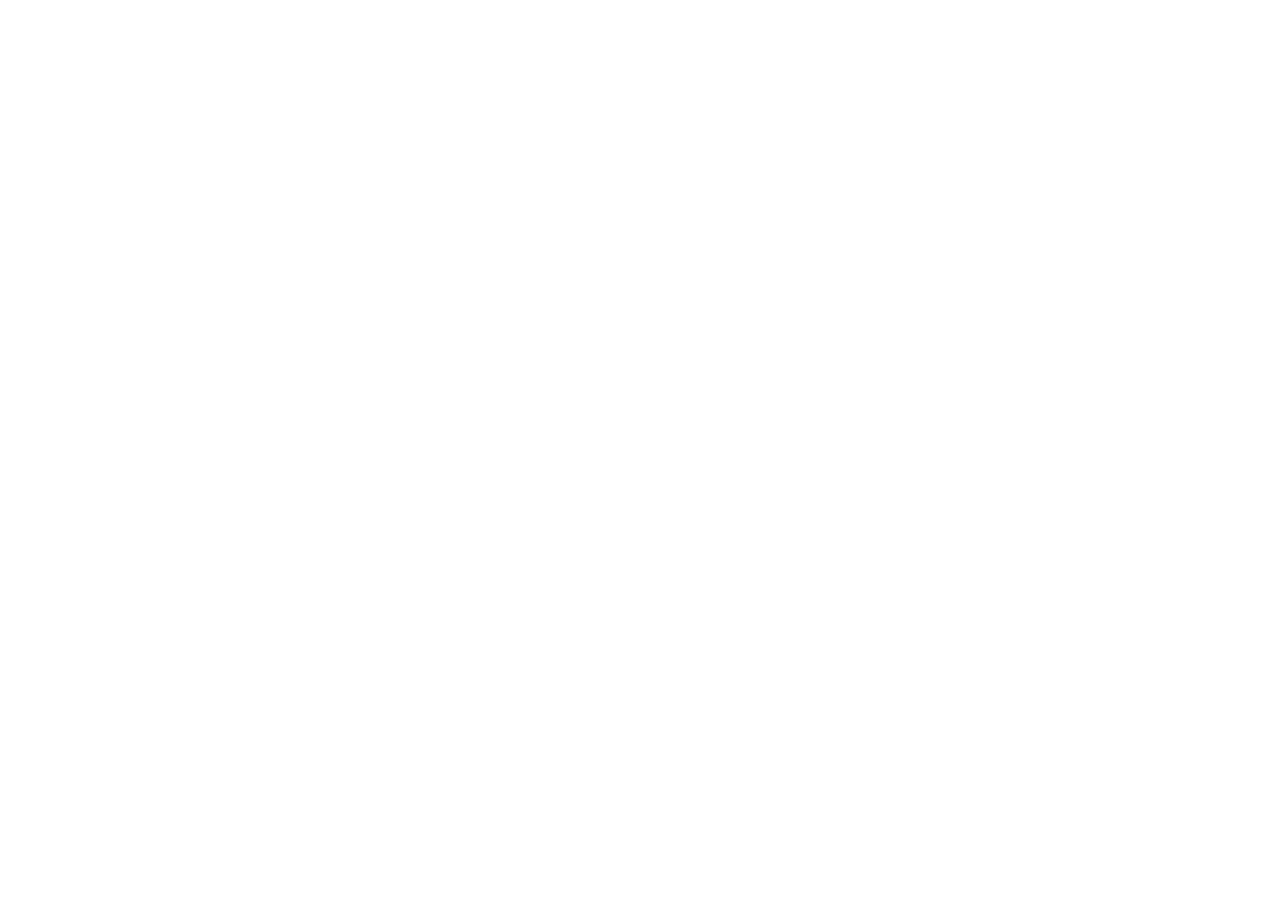
==== index.html @ 7c1305ea "first commit" ====
<!DOCTYPE html>
<html lang="en">

<head>
    <meta charset="UTF-8">
    <meta http-equiv="X-UA-Compatible" content="IE=edge">
    <meta name="viewport" content="width=device-width, initial-scale=1.0">
    <title>World cup</title>
</head>

<body>

</body>

</html>
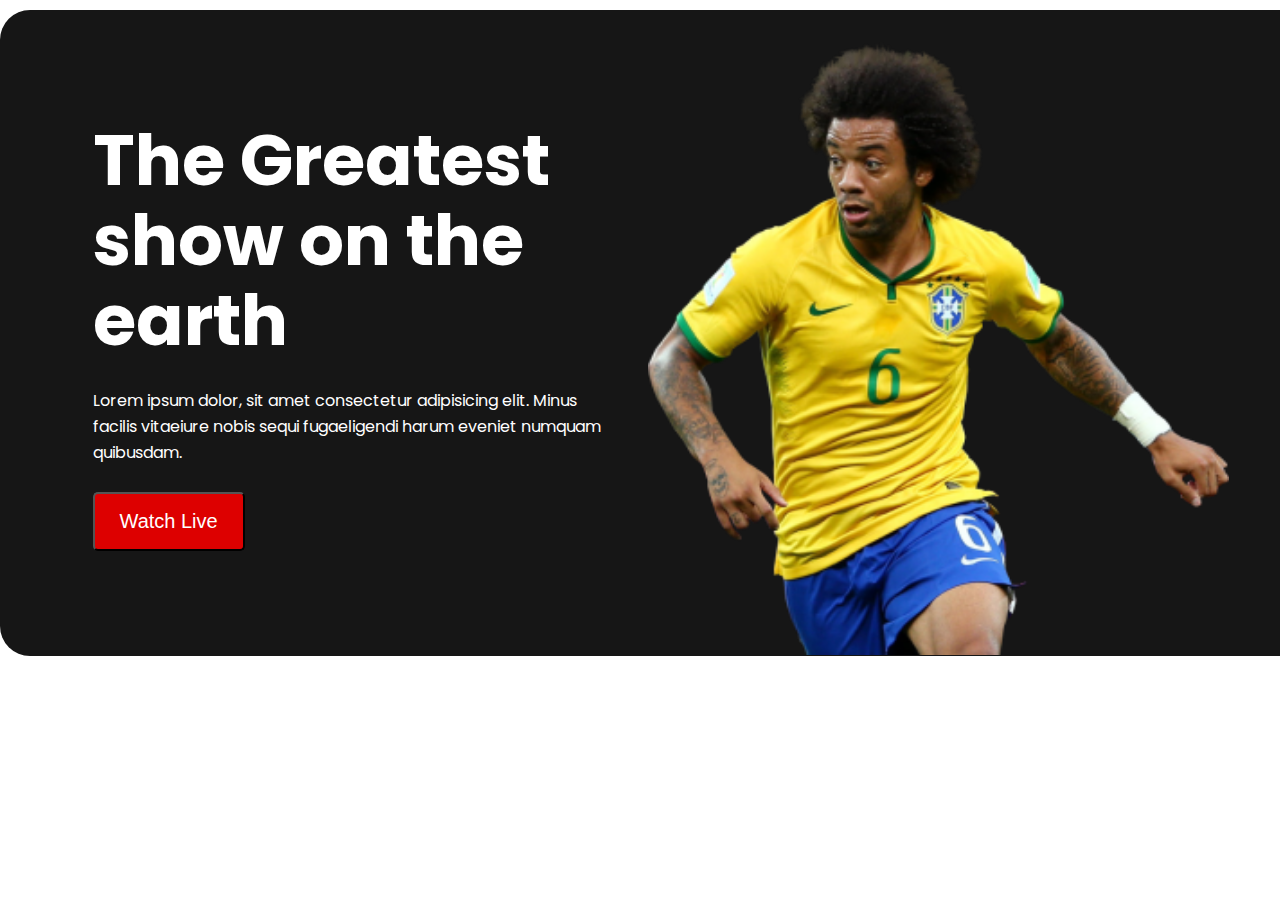
==== commit d3580cd0: "header styles added" ====
--- a/index.html
+++ b/index.html
@@ -6,10 +6,27 @@
     <meta http-equiv="X-UA-Compatible" content="IE=edge">
     <meta name="viewport" content="width=device-width, initial-scale=1.0">
     <title>World cup</title>
+    <!-- font awesome cdn -->
+    <link rel="stylesheet" href="https://cdnjs.cloudflare.com/ajax/libs/font-awesome/6.1.1/css/all.min.css"
+        integrity="sha512-KfkfwYDsLkIlwQp6LFnl8zNdLGxu9YAA1QvwINks4PhcElQSvqcyVLLD9aMhXd13uQjoXtEKNosOWaZqXgel0g=="
+        crossorigin="anonymous" referrerpolicy="no-referrer" />
+
+    <!-- stylesheet link -->
+    <link rel="stylesheet" href="styles/style.css">
 </head>
 
 <body>
-
+    <header>
+        <div class="header-text">
+            <h1 class="main-header-text">The Greatest show on the earth</h1>
+            <h5 class="sub-header-text">Lorem ipsum dolor, sit amet consectetur adipisicing elit. Minus facilis
+                vitaeiure nobis sequi fugaeligendi harum eveniet numquam quibusdam.</h5>
+            <button class="header-btn"><a href="#">Watch Live</a></button>
+        </div>
+        <div class="header-image">
+            <img src="images/Banner Image.png" alt="">
+        </div>
+    </header>
 </body>
 
 </html>--- a/styles/style.css
+++ b/styles/style.css
@@ -0,0 +1,68 @@
+/* Externel font-family link */
+@import url('https://fonts.googleapis.com/css2?family=Poppins:wght@400;700&display=swap');
+
+body {
+    margin: 0;
+    padding: 0;
+    font-family: 'Poppins', sans-serif;
+
+}
+
+/* Header section Style */
+header {
+    display: flex;
+    width: 1321px;
+    height: 646px;
+    background: #161616;
+    border-radius: 30px;
+    margin: auto;
+    justify-content: center;
+    align-items: center;
+    margin-top: 10px;
+}
+
+.header-text {
+
+    width: 531px;
+    height: 424px;
+    color: white;
+    margin-right: 24px;
+}
+
+.header-image {
+
+    position: relative;
+    top: 19px;
+}
+
+.header-image img {
+    width: 581px;
+    height: 613px;
+}
+
+.main-header-text {
+    font-weight: 700;
+    font-size: 70px;
+    line-height: 80px;
+    margin: 0 auto;
+}
+
+.sub-header-text {
+    font-weight: 400;
+    font-size: 16px;
+    line-height: 26px;
+}
+
+.header-btn {
+    padding: 16px 25px;
+    background: #DD0000;
+    border-radius: 5px;
+    font-weight: 400;
+    font-size: 20px;
+    line-height: 23px;
+}
+
+.header-btn a {
+    text-decoration: none;
+    color: #FFFFFF;
+}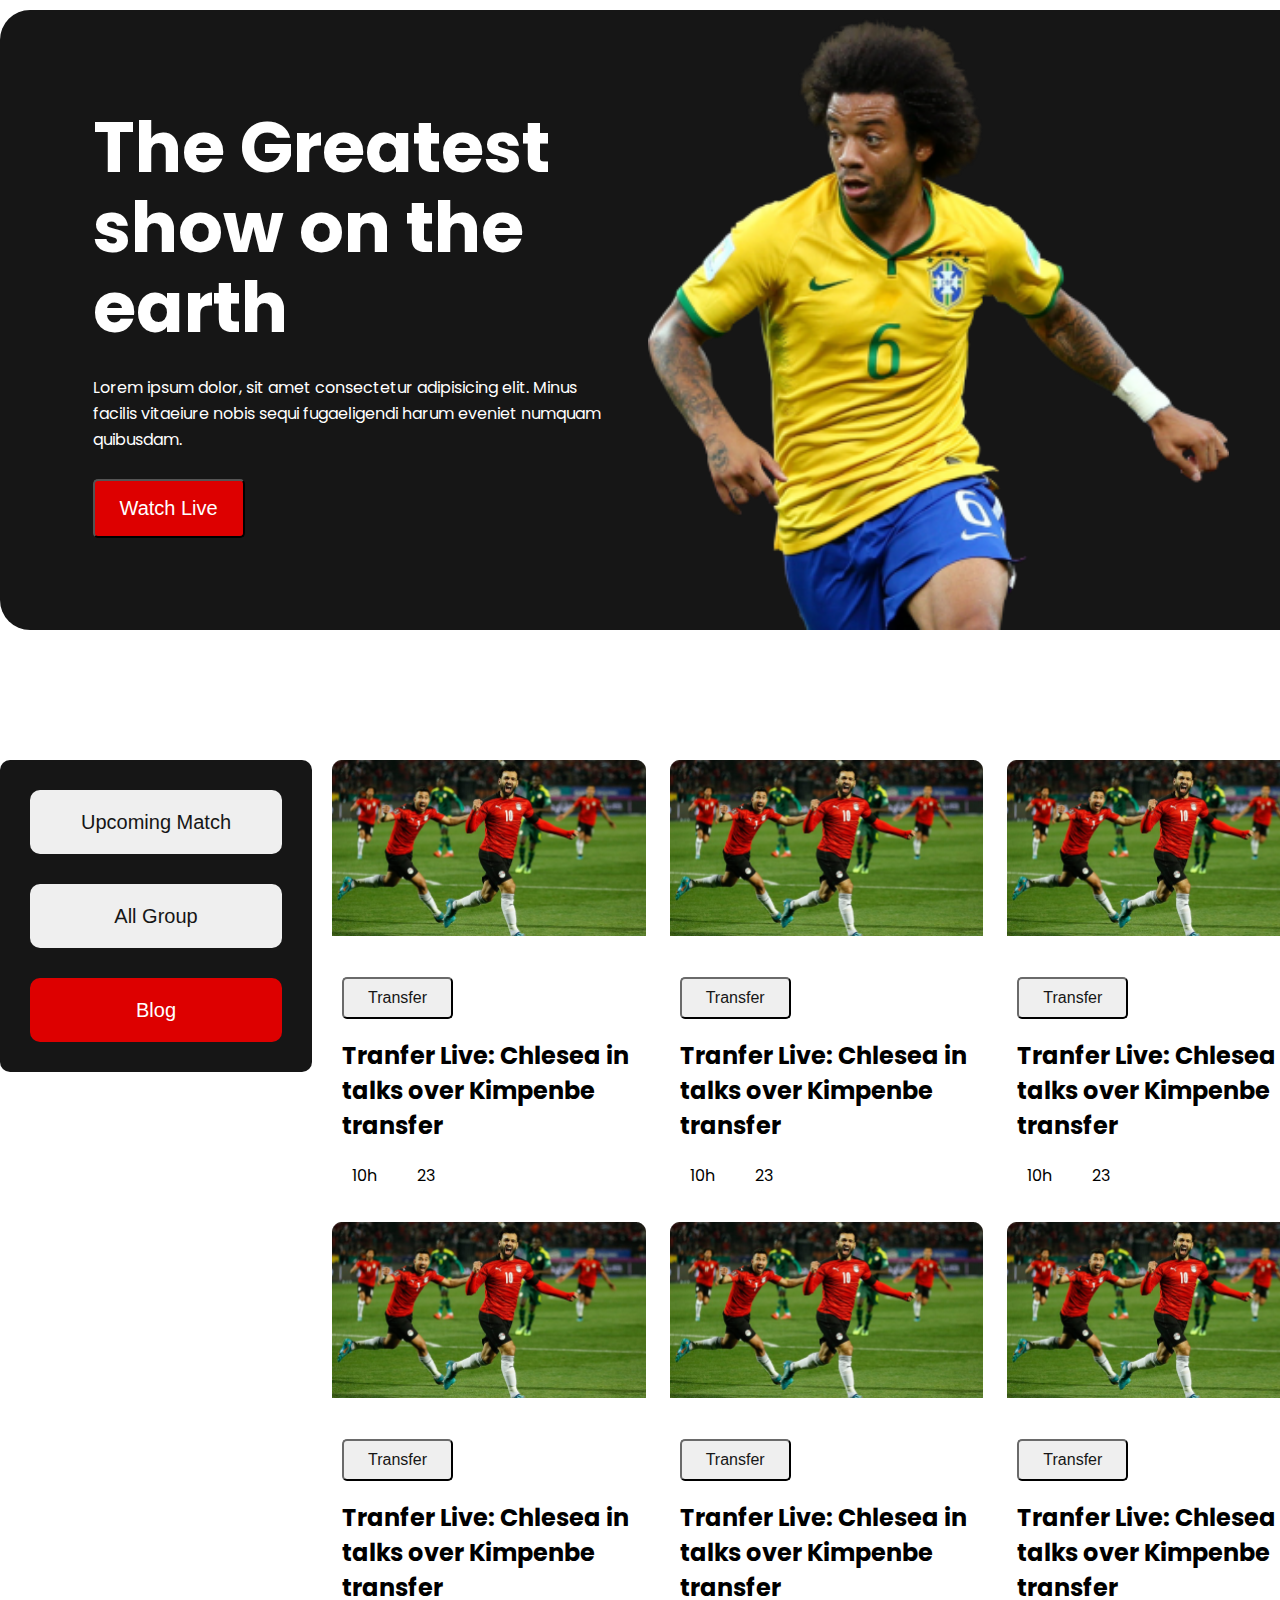
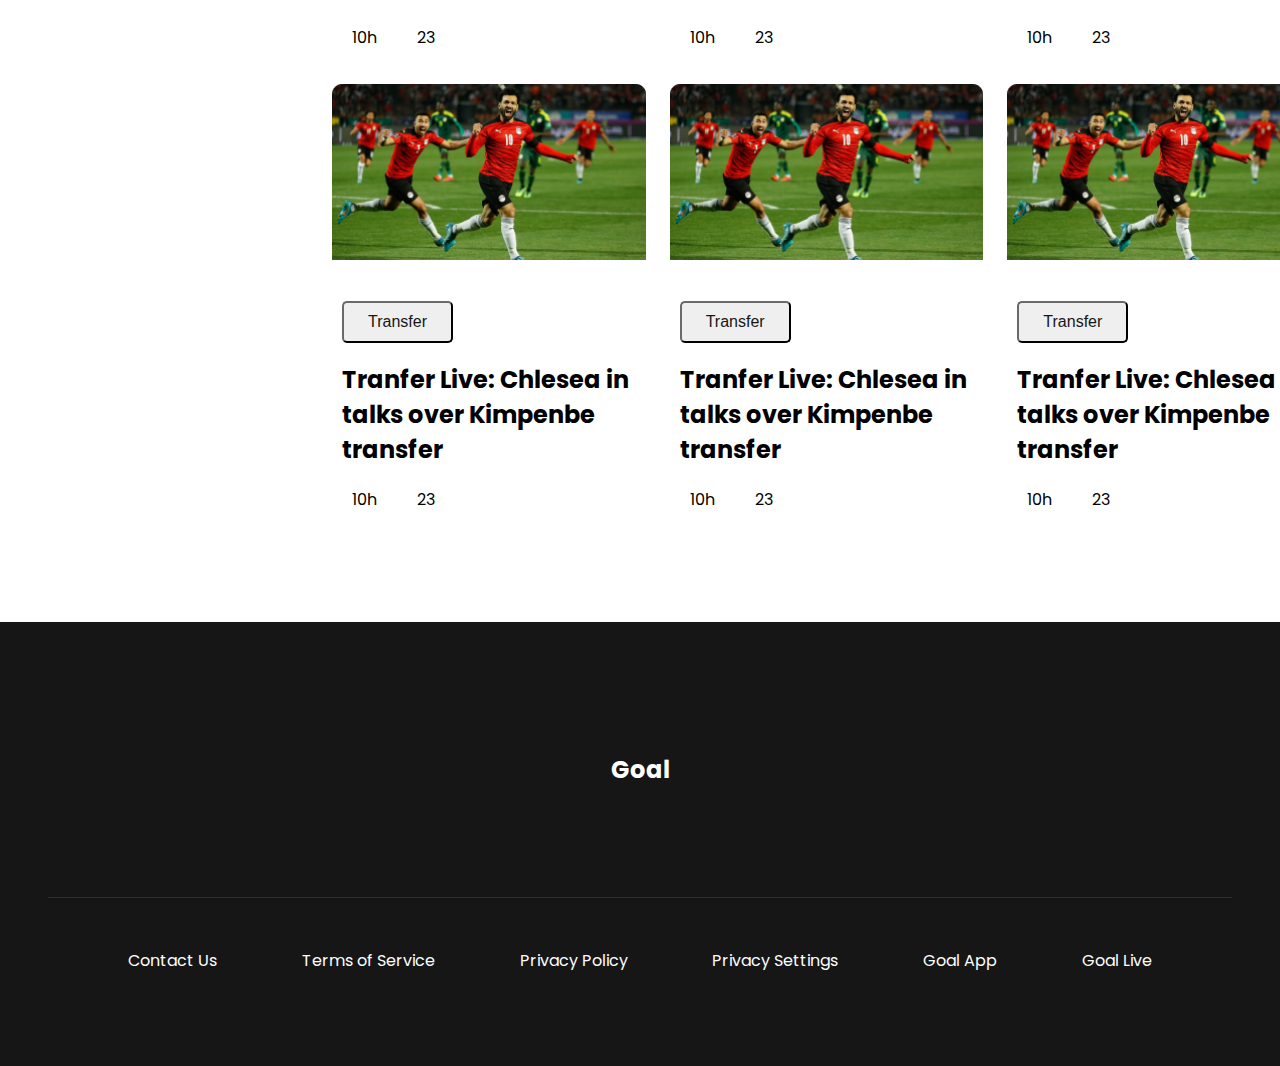
==== commit 823507ee: "first page complete" ====
--- a/index.html
+++ b/index.html
@@ -16,7 +16,7 @@
 </head>
 
 <body>
-    <header>
+    <header class="container">
         <div class="header-text">
             <h1 class="main-header-text">The Greatest show on the earth</h1>
             <h5 class="sub-header-text">Lorem ipsum dolor, sit amet consectetur adipisicing elit. Minus facilis
@@ -27,6 +27,180 @@
             <img src="images/Banner Image.png" alt="">
         </div>
     </header>
+    <main class="blog-container container">
+        <aside class="nav-panel">
+            <button class="nav-item">Upcoming Match</button>
+            <button class="nav-item">All Group</button>
+            <button class="nav-item colored">Blog</button>
+        </aside>
+        <div class="blogs">
+            <div class="blog">
+                <div class="blog-thumbnail">
+                    <img src="images/Blog Image.png" alt="">
+                </div>
+                <div class="blog-info">
+                    <button class="blog-btn">Transfer</button>
+                    <h2 class="blog-title">Tranfer Live: Chlesea in talks over Kimpenbe transfer</h2>
+                    <div class="blog-icon">
+                        <div class="blog-duration">
+                            <i class="fa-regular fa-clock"></i><span>10h</span>
+                        </div>
+                        <div class="blog-comments">
+                            <i class="fa-regular fa-clock"></i><span>23</span>
+                        </div>
+                    </div>
+                </div>
+            </div>
+            <div class="blog">
+                <div class="blog-thumbnail">
+                    <img src="images/Blog Image.png" alt="">
+                </div>
+                <div class="blog-info">
+                    <button class="blog-btn">Transfer</button>
+                    <h2 class="blog-title">Tranfer Live: Chlesea in talks over Kimpenbe transfer</h2>
+                    <div class="blog-icon">
+                        <div class="blog-duration">
+                            <i class="fa-regular fa-clock"></i><span>10h</span>
+                        </div>
+                        <div class="blog-comments">
+                            <i class="fa-regular fa-clock"></i><span>23</span>
+                        </div>
+                    </div>
+                </div>
+            </div>
+            <div class="blog">
+                <div class="blog-thumbnail">
+                    <img src="images/Blog Image.png" alt="">
+                </div>
+                <div class="blog-info">
+                    <button class="blog-btn">Transfer</button>
+                    <h2 class="blog-title">Tranfer Live: Chlesea in talks over Kimpenbe transfer</h2>
+                    <div class="blog-icon">
+                        <div class="blog-duration">
+                            <i class="fa-regular fa-clock"></i><span>10h</span>
+                        </div>
+                        <div class="blog-comments">
+                            <i class="fa-regular fa-clock"></i><span>23</span>
+                        </div>
+                    </div>
+                </div>
+            </div>
+            <div class="blog">
+                <div class="blog-thumbnail">
+                    <img src="images/Blog Image.png" alt="">
+                </div>
+                <div class="blog-info">
+                    <button class="blog-btn">Transfer</button>
+                    <h2 class="blog-title">Tranfer Live: Chlesea in talks over Kimpenbe transfer</h2>
+                    <div class="blog-icon">
+                        <div class="blog-duration">
+                            <i class="fa-regular fa-clock"></i><span>10h</span>
+                        </div>
+                        <div class="blog-comments">
+                            <i class="fa-regular fa-clock"></i><span>23</span>
+                        </div>
+                    </div>
+                </div>
+            </div>
+            <div class="blog">
+                <div class="blog-thumbnail">
+                    <img src="images/Blog Image.png" alt="">
+                </div>
+                <div class="blog-info">
+                    <button class="blog-btn">Transfer</button>
+                    <h2 class="blog-title">Tranfer Live: Chlesea in talks over Kimpenbe transfer</h2>
+                    <div class="blog-icon">
+                        <div class="blog-duration">
+                            <i class="fa-regular fa-clock"></i><span>10h</span>
+                        </div>
+                        <div class="blog-comments">
+                            <i class="fa-regular fa-clock"></i><span>23</span>
+                        </div>
+                    </div>
+                </div>
+            </div>
+            <div class="blog">
+                <div class="blog-thumbnail">
+                    <img src="images/Blog Image.png" alt="">
+                </div>
+                <div class="blog-info">
+                    <button class="blog-btn">Transfer</button>
+                    <h2 class="blog-title">Tranfer Live: Chlesea in talks over Kimpenbe transfer</h2>
+                    <div class="blog-icon">
+                        <div class="blog-duration">
+                            <i class="fa-regular fa-clock"></i><span>10h</span>
+                        </div>
+                        <div class="blog-comments">
+                            <i class="fa-regular fa-clock"></i><span>23</span>
+                        </div>
+                    </div>
+                </div>
+            </div>
+            <div class="blog">
+                <div class="blog-thumbnail">
+                    <img src="images/Blog Image.png" alt="">
+                </div>
+                <div class="blog-info">
+                    <button class="blog-btn">Transfer</button>
+                    <h2 class="blog-title">Tranfer Live: Chlesea in talks over Kimpenbe transfer</h2>
+                    <div class="blog-icon">
+                        <div class="blog-duration">
+                            <i class="fa-regular fa-clock"></i><span>10h</span>
+                        </div>
+                        <div class="blog-comments">
+                            <i class="fa-regular fa-clock"></i><span>23</span>
+                        </div>
+                    </div>
+                </div>
+            </div>
+            <div class="blog">
+                <div class="blog-thumbnail">
+                    <img src="images/Blog Image.png" alt="">
+                </div>
+                <div class="blog-info">
+                    <button class="blog-btn">Transfer</button>
+                    <h2 class="blog-title">Tranfer Live: Chlesea in talks over Kimpenbe transfer</h2>
+                    <div class="blog-icon">
+                        <div class="blog-duration">
+                            <i class="fa-regular fa-clock"></i><span>10h</span>
+                        </div>
+                        <div class="blog-comments">
+                            <i class="fa-regular fa-clock"></i><span>23</span>
+                        </div>
+                    </div>
+                </div>
+            </div>
+            <div class="blog">
+                <div class="blog-thumbnail">
+                    <img src="images/Blog Image.png" alt="">
+                </div>
+                <div class="blog-info">
+                    <button class="blog-btn">Transfer</button>
+                    <h2 class="blog-title">Tranfer Live: Chlesea in talks over Kimpenbe transfer</h2>
+                    <div class="blog-icon">
+                        <div class="blog-duration">
+                            <i class="fa-regular fa-clock"></i><span>10h</span>
+                        </div>
+                        <div class="blog-comments">
+                            <i class="fa-regular fa-clock"></i><span>23</span>
+                        </div>
+                    </div>
+                </div>
+            </div>
+        </div>
+    </main>
+    <footer>
+        <h2 class="footer-heading">Goal</h2>
+        <div class="footer-links">
+            <a href="#">Contact Us</a>
+            <a href="#">Terms of Service</a>
+            <a href="#">Privacy Policy</a>
+            <a href="#">Privacy Settings</a>
+            <a href="#">Goal App</a>
+            <a href="#">Goal Live</a>
+
+        </div>
+    </footer>
 </body>
 
 </html>--- a/styles/style.css
+++ b/styles/style.css
@@ -8,17 +8,21 @@
 
 }
 
-/* Header section Style */
-header {
+.container {
+    width: 1321px;
+    margin: auto;
+}
+
+/* Header section Style starts */
+header.container {
     display: flex;
-    width: 1321px;
-    height: 646px;
+    /* height: 646px; */
     background: #161616;
     border-radius: 30px;
-    margin: auto;
     justify-content: center;
     align-items: center;
     margin-top: 10px;
+    margin-bottom: 130px;
 }
 
 .header-text {
@@ -32,7 +36,7 @@
 .header-image {
 
     position: relative;
-    top: 19px;
+    top: 7px;
 }
 
 .header-image img {
@@ -65,4 +69,120 @@
 .header-btn a {
     text-decoration: none;
     color: #FFFFFF;
+}
+
+
+/* Header style Ends */
+
+/*-------------------------------
+     Main section style starts
+--------------------------------- */
+
+.blog-container {
+    display: flex;
+    gap: 20px;
+}
+
+/* Navigation section style starts */
+
+
+.nav-panel {
+    width: 252px;
+    height: 252px;
+    display: flex;
+    flex-direction: column;
+    padding: 30px;
+    background-color: #161616;
+    gap: 30px;
+    border-radius: 10px;
+}
+
+.nav-item {
+    border: none;
+    color: #161616;
+    width: 252px;
+    height: 64px;
+    border-radius: 10px;
+    font-weight: 500;
+    font-size: 20px;
+    line-height: 30px;
+}
+
+.colored {
+    background-color: #DD0000;
+    color: #FFFFFF;
+}
+
+/* Blogs styling starts */
+
+.blogs {
+    display: grid;
+    grid-template-columns: repeat(3, 1fr);
+    grid-gap: 24px 24px;
+    width: calc(100% - 252px);
+}
+
+.blog-thumbnail img {
+    width: 100%;
+    margin-bottom: 0;
+}
+
+.blog-info {
+    padding: 10px;
+}
+
+.blog-btn {
+    padding: 10px 24px;
+    border-radius: 5px;
+    font-size: 16px;
+    margin: 24px auto 19px auto;
+    color: #161616;
+    border-color: #161616;
+}
+
+.blog-title {
+    margin-top: 0;
+}
+
+.blog-icon {
+    display: flex;
+    gap: 30px;
+}
+
+.blog-icon span {
+    margin-left: 10px;
+}
+
+
+/*-------------------------------
+     Main section style starts
+--------------------------------- */
+
+/* footer style starts */
+footer {
+    height: 444px;
+    background-color: #161616;
+    color: #FFFFFF;
+    margin-top: 100px;
+}
+
+.footer-heading {
+    position: relative;
+    text-align: center;
+    top: 130px;
+}
+
+.footer-links {
+    width: 80%;
+    margin: auto;
+    display: flex;
+    justify-content: space-between;
+    margin-top: 240px;
+    padding: 50px 80px;
+    border-top: 1px solid rgba(255, 255, 255, 0.1);
+}
+
+.footer-links a {
+    text-decoration: none;
+    color: #FFFFFF;
 }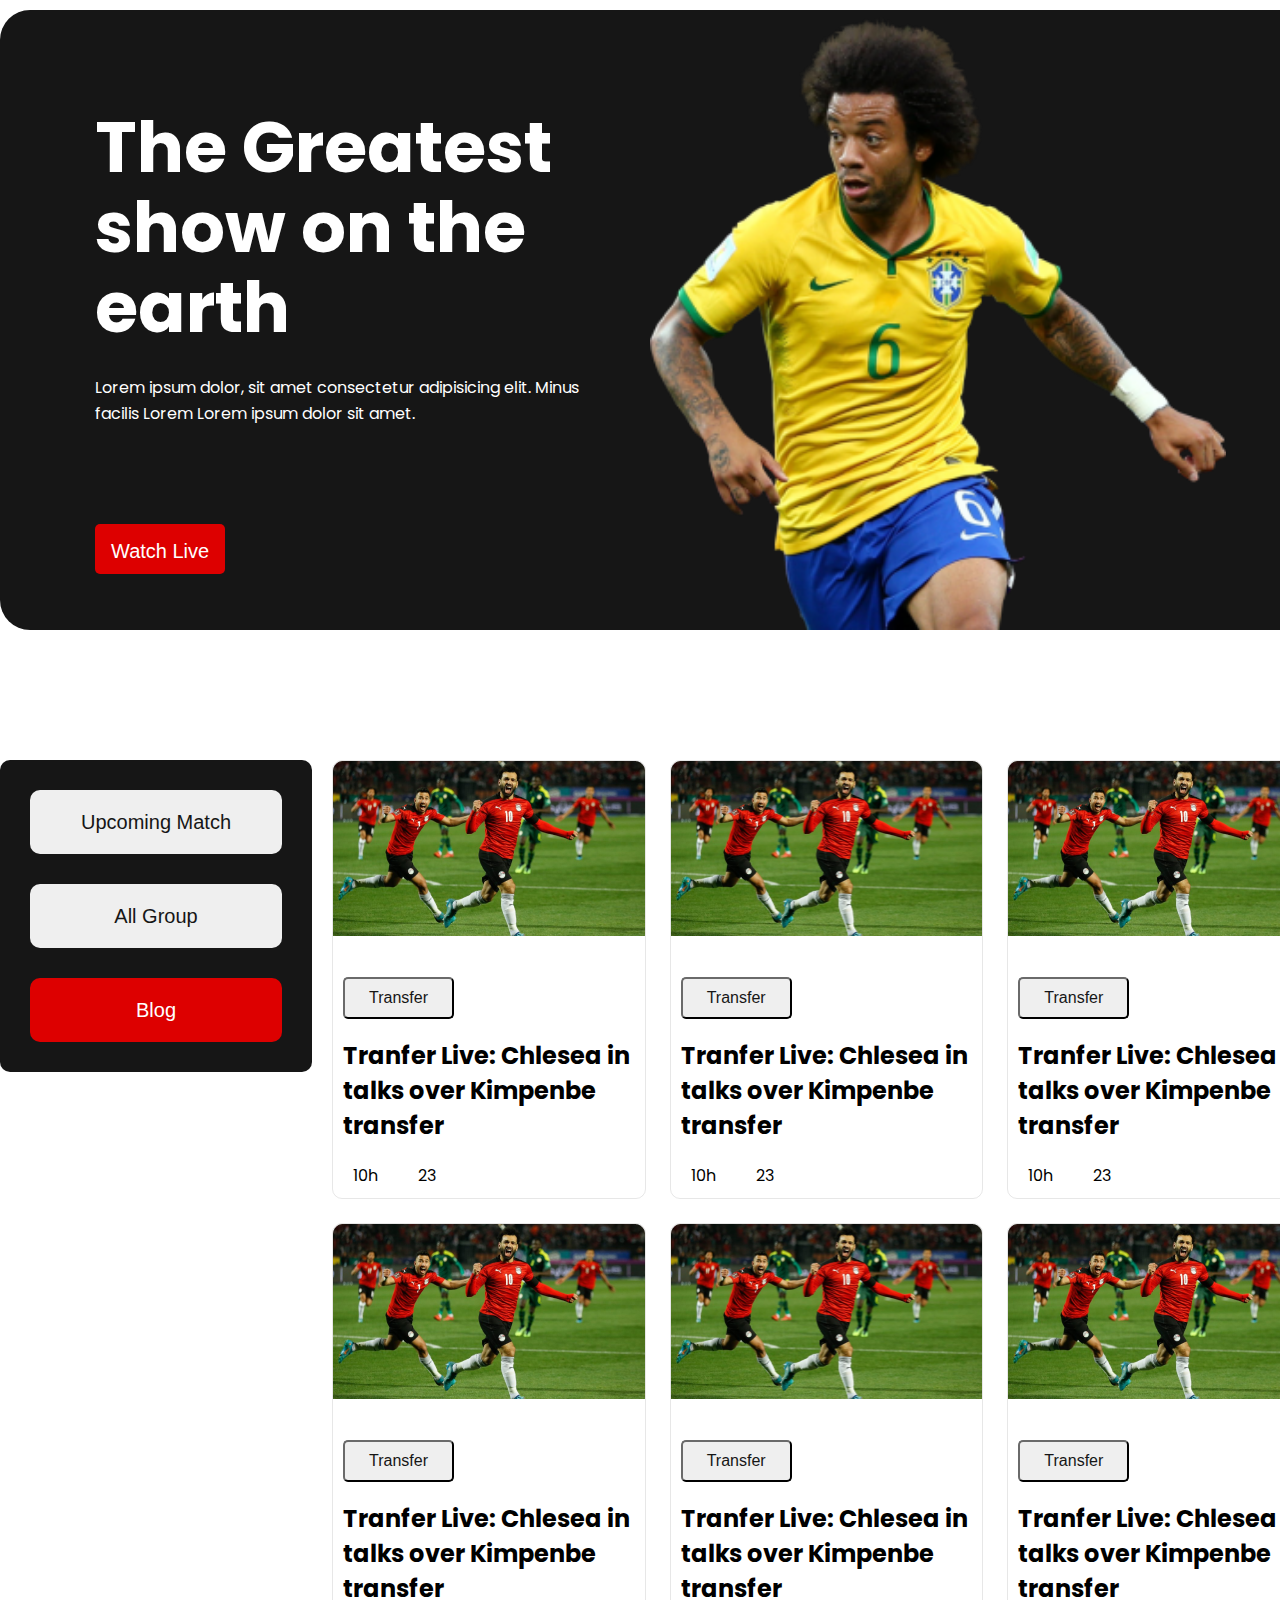
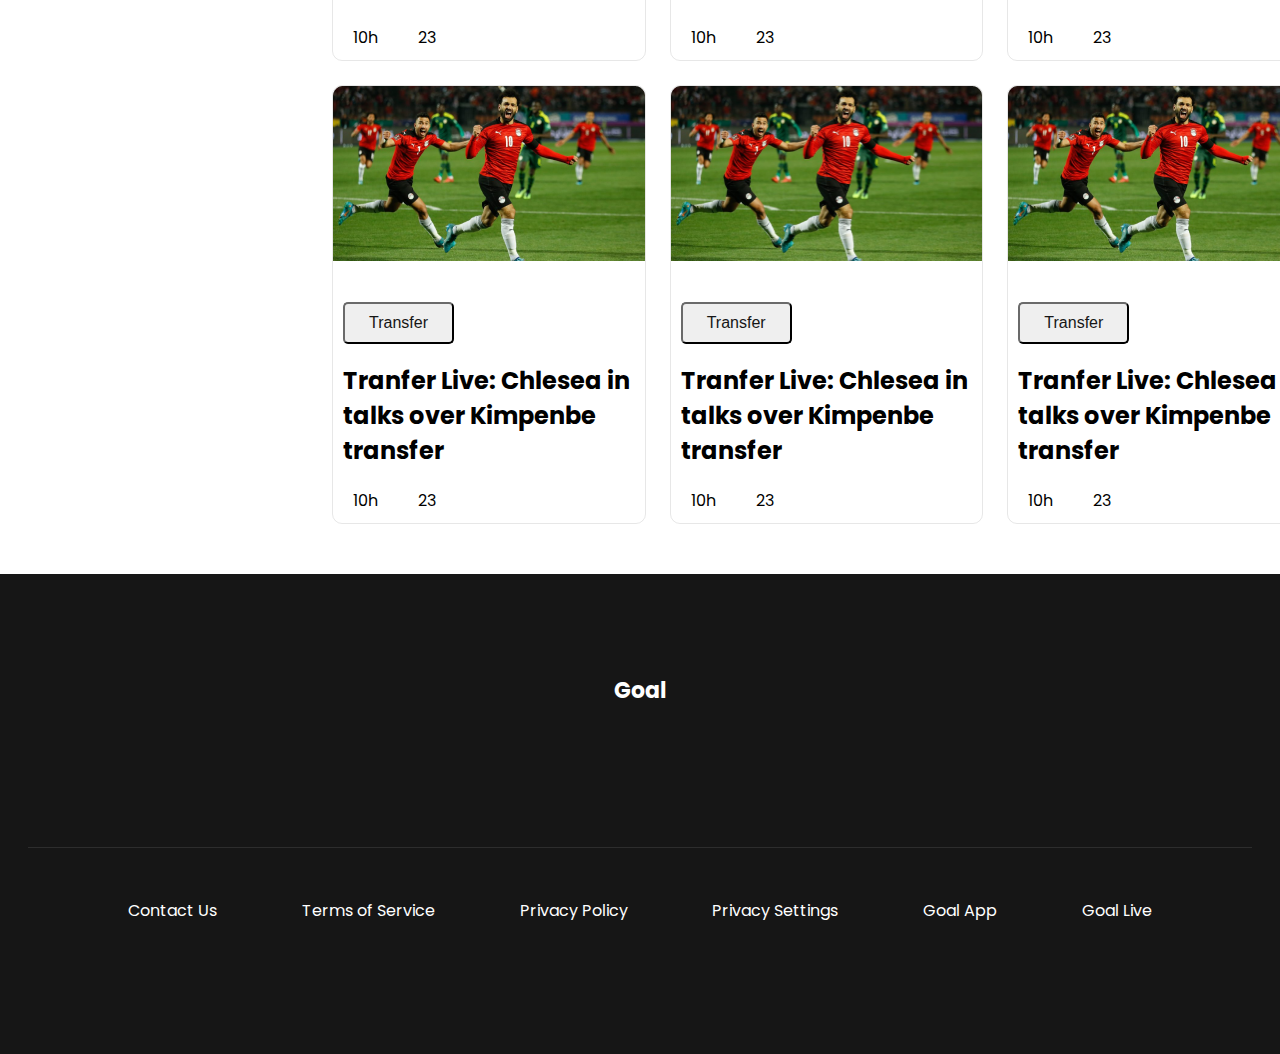
==== commit 127b5375: "finished touch" ====
--- a/index.html
+++ b/index.html
@@ -13,26 +13,36 @@
 
     <!-- stylesheet link -->
     <link rel="stylesheet" href="styles/style.css">
+
 </head>
 
 <body>
     <header class="container">
         <div class="header-text">
             <h1 class="main-header-text">The Greatest show on the earth</h1>
-            <h5 class="sub-header-text">Lorem ipsum dolor, sit amet consectetur adipisicing elit. Minus facilis
-                vitaeiure nobis sequi fugaeligendi harum eveniet numquam quibusdam.</h5>
-            <button class="header-btn"><a href="#">Watch Live</a></button>
+            <h5 class="sub-header-text">Lorem ipsum dolor, sit amet consectetur adipisicing elit. Minus facilis Lorem
+                Lorem ipsum dolor sit amet.
+
+            </h5>
+            <div id="hoverable-btn"> <button class="header-btn"><a href="#">Watch Live <span class="long-btn">on YouTube
+                        </span><i class="fa-solid fa-arrow-right-long"></i></i></a></button></div>
         </div>
         <div class="header-image">
             <img src="images/Banner Image.png" alt="">
         </div>
     </header>
+
+
     <main class="blog-container container">
+
+
         <aside class="nav-panel">
-            <button class="nav-item">Upcoming Match</button>
+            <button class="nav-item "><a href="upcoming-match.html">Upcoming Match</a></button>
             <button class="nav-item">All Group</button>
-            <button class="nav-item colored">Blog</button>
+            <button class="nav-item colored"><a href="index.html">Blog</a></button>
         </aside>
+
+
         <div class="blogs">
             <div class="blog">
                 <div class="blog-thumbnail">
@@ -46,149 +56,155 @@
                             <i class="fa-regular fa-clock"></i><span>10h</span>
                         </div>
                         <div class="blog-comments">
-                            <i class="fa-regular fa-clock"></i><span>23</span>
-                        </div>
-                    </div>
-                </div>
-            </div>
-            <div class="blog">
-                <div class="blog-thumbnail">
-                    <img src="images/Blog Image.png" alt="">
-                </div>
-                <div class="blog-info">
-                    <button class="blog-btn">Transfer</button>
-                    <h2 class="blog-title">Tranfer Live: Chlesea in talks over Kimpenbe transfer</h2>
-                    <div class="blog-icon">
-                        <div class="blog-duration">
-                            <i class="fa-regular fa-clock"></i><span>10h</span>
-                        </div>
-                        <div class="blog-comments">
-                            <i class="fa-regular fa-clock"></i><span>23</span>
-                        </div>
-                    </div>
-                </div>
-            </div>
-            <div class="blog">
-                <div class="blog-thumbnail">
-                    <img src="images/Blog Image.png" alt="">
-                </div>
-                <div class="blog-info">
-                    <button class="blog-btn">Transfer</button>
-                    <h2 class="blog-title">Tranfer Live: Chlesea in talks over Kimpenbe transfer</h2>
-                    <div class="blog-icon">
-                        <div class="blog-duration">
-                            <i class="fa-regular fa-clock"></i><span>10h</span>
-                        </div>
-                        <div class="blog-comments">
-                            <i class="fa-regular fa-clock"></i><span>23</span>
-                        </div>
-                    </div>
-                </div>
-            </div>
-            <div class="blog">
-                <div class="blog-thumbnail">
-                    <img src="images/Blog Image.png" alt="">
-                </div>
-                <div class="blog-info">
-                    <button class="blog-btn">Transfer</button>
-                    <h2 class="blog-title">Tranfer Live: Chlesea in talks over Kimpenbe transfer</h2>
-                    <div class="blog-icon">
-                        <div class="blog-duration">
-                            <i class="fa-regular fa-clock"></i><span>10h</span>
-                        </div>
-                        <div class="blog-comments">
-                            <i class="fa-regular fa-clock"></i><span>23</span>
-                        </div>
-                    </div>
-                </div>
-            </div>
-            <div class="blog">
-                <div class="blog-thumbnail">
-                    <img src="images/Blog Image.png" alt="">
-                </div>
-                <div class="blog-info">
-                    <button class="blog-btn">Transfer</button>
-                    <h2 class="blog-title">Tranfer Live: Chlesea in talks over Kimpenbe transfer</h2>
-                    <div class="blog-icon">
-                        <div class="blog-duration">
-                            <i class="fa-regular fa-clock"></i><span>10h</span>
-                        </div>
-                        <div class="blog-comments">
-                            <i class="fa-regular fa-clock"></i><span>23</span>
-                        </div>
-                    </div>
-                </div>
-            </div>
-            <div class="blog">
-                <div class="blog-thumbnail">
-                    <img src="images/Blog Image.png" alt="">
-                </div>
-                <div class="blog-info">
-                    <button class="blog-btn">Transfer</button>
-                    <h2 class="blog-title">Tranfer Live: Chlesea in talks over Kimpenbe transfer</h2>
-                    <div class="blog-icon">
-                        <div class="blog-duration">
-                            <i class="fa-regular fa-clock"></i><span>10h</span>
-                        </div>
-                        <div class="blog-comments">
-                            <i class="fa-regular fa-clock"></i><span>23</span>
-                        </div>
-                    </div>
-                </div>
-            </div>
-            <div class="blog">
-                <div class="blog-thumbnail">
-                    <img src="images/Blog Image.png" alt="">
-                </div>
-                <div class="blog-info">
-                    <button class="blog-btn">Transfer</button>
-                    <h2 class="blog-title">Tranfer Live: Chlesea in talks over Kimpenbe transfer</h2>
-                    <div class="blog-icon">
-                        <div class="blog-duration">
-                            <i class="fa-regular fa-clock"></i><span>10h</span>
-                        </div>
-                        <div class="blog-comments">
-                            <i class="fa-regular fa-clock"></i><span>23</span>
-                        </div>
-                    </div>
-                </div>
-            </div>
-            <div class="blog">
-                <div class="blog-thumbnail">
-                    <img src="images/Blog Image.png" alt="">
-                </div>
-                <div class="blog-info">
-                    <button class="blog-btn">Transfer</button>
-                    <h2 class="blog-title">Tranfer Live: Chlesea in talks over Kimpenbe transfer</h2>
-                    <div class="blog-icon">
-                        <div class="blog-duration">
-                            <i class="fa-regular fa-clock"></i><span>10h</span>
-                        </div>
-                        <div class="blog-comments">
-                            <i class="fa-regular fa-clock"></i><span>23</span>
-                        </div>
-                    </div>
-                </div>
-            </div>
-            <div class="blog">
-                <div class="blog-thumbnail">
-                    <img src="images/Blog Image.png" alt="">
-                </div>
-                <div class="blog-info">
-                    <button class="blog-btn">Transfer</button>
-                    <h2 class="blog-title">Tranfer Live: Chlesea in talks over Kimpenbe transfer</h2>
-                    <div class="blog-icon">
-                        <div class="blog-duration">
-                            <i class="fa-regular fa-clock"></i><span>10h</span>
-                        </div>
-                        <div class="blog-comments">
-                            <i class="fa-regular fa-clock"></i><span>23</span>
-                        </div>
-                    </div>
-                </div>
-            </div>
-        </div>
+                            <i class="fa-solid fa-message"></i><span>23</span>
+                        </div>
+                    </div>
+                </div>
+            </div>
+            <div class="blog">
+                <div class="blog-thumbnail">
+                    <img src="images/Blog Image.png" alt="">
+                </div>
+                <div class="blog-info">
+                    <button class="blog-btn">Transfer</button>
+                    <h2 class="blog-title">Tranfer Live: Chlesea in talks over Kimpenbe transfer</h2>
+                    <div class="blog-icon">
+                        <div class="blog-duration">
+                            <i class="fa-regular fa-clock"></i><span>10h</span>
+                        </div>
+                        <div class="blog-comments">
+                            <i class="fa-solid fa-message"></i><span>23</span>
+                        </div>
+                    </div>
+                </div>
+            </div>
+            <div class="blog">
+                <div class="blog-thumbnail">
+                    <img src="images/Blog Image.png" alt="">
+                </div>
+                <div class="blog-info">
+                    <button class="blog-btn">Transfer</button>
+                    <h2 class="blog-title">Tranfer Live: Chlesea in talks over Kimpenbe transfer</h2>
+                    <div class="blog-icon">
+                        <div class="blog-duration">
+                            <i class="fa-regular fa-clock"></i><span>10h</span>
+                        </div>
+                        <div class="blog-comments">
+                            <i class="fa-solid fa-message"></i><span>23</span>
+                        </div>
+                    </div>
+                </div>
+            </div>
+            <div class="blog">
+                <div class="blog-thumbnail">
+                    <img src="images/Blog Image.png" alt="">
+                </div>
+                <div class="blog-info">
+                    <button class="blog-btn">Transfer</button>
+                    <h2 class="blog-title">Tranfer Live: Chlesea in talks over Kimpenbe transfer</h2>
+                    <div class="blog-icon">
+                        <div class="blog-duration">
+                            <i class="fa-regular fa-clock"></i><span>10h</span>
+                        </div>
+                        <div class="blog-comments">
+                            <i class="fa-solid fa-message"></i><span>23</span>
+                        </div>
+                    </div>
+                </div>
+            </div>
+            <div class="blog">
+                <div class="blog-thumbnail">
+                    <img src="images/Blog Image.png" alt="">
+                </div>
+                <div class="blog-info">
+                    <button class="blog-btn">Transfer</button>
+                    <h2 class="blog-title">Tranfer Live: Chlesea in talks over Kimpenbe transfer</h2>
+                    <div class="blog-icon">
+                        <div class="blog-duration">
+                            <i class="fa-regular fa-clock"></i><span>10h</span>
+                        </div>
+                        <div class="blog-comments">
+                            <i class="fa-solid fa-message"></i><span>23</span>
+                        </div>
+                    </div>
+                </div>
+            </div>
+            <div class="blog">
+                <div class="blog-thumbnail">
+                    <img src="images/Blog Image.png" alt="">
+                </div>
+                <div class="blog-info">
+                    <button class="blog-btn">Transfer</button>
+                    <h2 class="blog-title">Tranfer Live: Chlesea in talks over Kimpenbe transfer</h2>
+                    <div class="blog-icon">
+                        <div class="blog-duration">
+                            <i class="fa-regular fa-clock"></i><span>10h</span>
+                        </div>
+                        <div class="blog-comments">
+                            <i class="fa-solid fa-message"></i><span>23</span>
+                        </div>
+                    </div>
+                </div>
+            </div>
+            <div class="blog last-blogs">
+                <div class="blog-thumbnail">
+                    <img src="images/Blog Image.png" alt="">
+                </div>
+                <div class="blog-info">
+                    <button class="blog-btn">Transfer</button>
+                    <h2 class="blog-title">Tranfer Live: Chlesea in talks over Kimpenbe transfer</h2>
+                    <div class="blog-icon">
+                        <div class="blog-duration">
+                            <i class="fa-regular fa-clock"></i><span>10h</span>
+                        </div>
+                        <div class="blog-comments">
+                            <i class="fa-solid fa-message"></i><span>23</span>
+                        </div>
+                    </div>
+                </div>
+            </div>
+            <div class="blog last-blogs">
+                <div class="blog-thumbnail">
+                    <img src="images/Blog Image.png" alt="">
+                </div>
+                <div class="blog-info">
+                    <button class="blog-btn">Transfer</button>
+                    <h2 class="blog-title">Tranfer Live: Chlesea in talks over Kimpenbe transfer</h2>
+                    <div class="blog-icon">
+                        <div class="blog-duration">
+                            <i class="fa-regular fa-clock"></i><span>10h</span>
+                        </div>
+                        <div class="blog-comments">
+                            <i class="fa-solid fa-message"></i><span>23</span>
+                        </div>
+                    </div>
+                </div>
+            </div>
+            <div class="blog last-blogs">
+                <div class="blog-thumbnail">
+                    <img src="images/Blog Image.png" alt="">
+                </div>
+                <div class="blog-info">
+                    <button class="blog-btn">Transfer</button>
+                    <h2 class="blog-title">Tranfer Live: Chlesea in talks over Kimpenbe transfer</h2>
+                    <div class="blog-icon">
+                        <div class="blog-duration">
+                            <i class="fa-regular fa-clock"></i><span>10h</span>
+                        </div>
+                        <div class="blog-comments">
+                            <i class="fa-solid fa-message"></i><span>23</span>
+                        </div>
+                    </div>
+                </div>
+
+            </div>
+        </div>
+        <button class="header-btn view-all-btn"><a href="#">view all <i
+                    class="fa-solid fa-arrow-right-long"></i></a></button>
+
     </main>
+
+
     <footer>
         <h2 class="footer-heading">Goal</h2>
         <div class="footer-links">
@@ -198,7 +214,12 @@
             <a href="#">Privacy Settings</a>
             <a href="#">Goal App</a>
             <a href="#">Goal Live</a>
-
+        </div>
+        <div class="footer-icon">
+            <a href="https://www.facebook.com/lotfur2443" target="_blank"><i class="fa-brands fa-facebook icon"></i></a>
+            <a href="https://twitter.com/Lutfor002" target="_blank"><i class="fa-brands fa-twitter icon"></i></a>
+            <a href="https://www.linkedin.com/in/lotfur-rahaman-436bab237/"><i class="fa-brands fa-linkedin icon"
+                    target="_blank"></i></a>
         </div>
     </footer>
 </body>
--- a/styles/style.css
+++ b/styles/style.css
@@ -26,7 +26,8 @@
 }
 
 .header-text {
-
+    font-size: 70px;
+    font-weight: bold;
     width: 531px;
     height: 424px;
     color: white;
@@ -40,7 +41,7 @@
 }
 
 .header-image img {
-    width: 581px;
+    width: 36em;
     height: 613px;
 }
 
@@ -52,25 +53,47 @@
 }
 
 .sub-header-text {
+    height: 80px;
     font-weight: 400;
     font-size: 16px;
     line-height: 26px;
 }
 
 .header-btn {
-    padding: 16px 25px;
+    padding: 16px 16px;
+    width: 130px;
+    height: 50px;
     background: #DD0000;
     border-radius: 5px;
     font-weight: 400;
     font-size: 20px;
     line-height: 23px;
+    border: none;
+    display: inline;
+    overflow: hidden;
+    transition: width 1s;
+
 }
 
 .header-btn a {
     text-decoration: none;
     color: #FFFFFF;
-}
-
+    white-space: nowrap;
+}
+
+.long-btn {
+    opacity: 0;
+    transition: opacity 1s;
+}
+
+.header-btn:hover {
+    width: 280px;
+}
+
+.header-btn:hover .long-btn {
+    opacity: 1;
+
+}
 
 /* Header style Ends */
 
@@ -97,7 +120,8 @@
     border-radius: 10px;
 }
 
-.nav-item {
+.nav-item,
+.nav-item a {
     border: none;
     color: #161616;
     width: 252px;
@@ -106,14 +130,23 @@
     font-weight: 500;
     font-size: 20px;
     line-height: 30px;
-}
-
-.colored {
+    text-decoration: none;
+}
+
+.colored,
+.colored a {
     background-color: #DD0000;
     color: #FFFFFF;
 }
 
+/* Navigation section style Ends */
 /* Blogs styling starts */
+
+.blog,
+.match {
+    border-radius: 10px;
+    border: 1px solid rgba(24, 22, 22, 0.1);
+}
 
 .blogs {
     display: grid;
@@ -153,23 +186,31 @@
     margin-left: 10px;
 }
 
+.view-all-btn {
+    width: 200px;
+    display: none;
+}
+
+/* Blogs styling Ends */
 
 /*-------------------------------
-     Main section style starts
+     Main section style Ends
 --------------------------------- */
 
 /* footer style starts */
 footer {
-    height: 444px;
+    height: 480px;
     background-color: #161616;
     color: #FFFFFF;
-    margin-top: 100px;
+    margin-top: 50px;
 }
 
 .footer-heading {
     position: relative;
     text-align: center;
-    top: 130px;
+    top: 100px;
+    font-size: 22px;
+    font-weight: bold;
 }
 
 .footer-links {
@@ -178,11 +219,258 @@
     display: flex;
     justify-content: space-between;
     margin-top: 240px;
-    padding: 50px 80px;
+    padding: 50px 100px;
     border-top: 1px solid rgba(255, 255, 255, 0.1);
 }
 
 .footer-links a {
     text-decoration: none;
     color: #FFFFFF;
+}
+
+.footer-icon {
+    margin: auto;
+    width: 150px;
+    display: flex;
+    justify-content: space-between;
+}
+
+.icon {
+    color: #4267B2;
+    font-size: 30px;
+    margin: 25px 0;
+}
+
+
+
+/* ------------------------------
+upcoming-match page styles start
+--------------------------------- */
+
+.matches {
+    display: grid;
+    grid-template-columns: repeat(3, 1fr);
+    grid-gap: 24px 24px;
+    width: calc(100% - 252px);
+}
+
+.match {
+    padding: 53px 30px;
+}
+
+.match-thumbnail {
+    display: flex;
+    justify-content: space-between;
+    align-items: center;
+    font-weight: 700;
+    font-size: 16px;
+    line-height: 24px;
+}
+
+
+.match-thumbnail img {
+    width: 93.04px;
+    height: 54.42px;
+}
+
+.match-info {
+    text-align: center;
+}
+
+.match-title {
+    font-weight: 600;
+    font-size: 20px;
+    line-height: 30px;
+}
+
+.match-time {
+    font-weight: 400;
+    font-size: 16px;
+    line-height: 20px;
+}
+
+/* ------------------------------
+upcoming-match page styles Ends
+--------------------------------- */
+
+
+/* ------------------------------
+Responsive Design Starts
+--------------------------------- */
+
+
+/* Responsive for mobile starts */
+
+@media only screen and (max-width: 688px) {
+    .container {
+        width: 100%;
+        height: 100%;
+        margin: auto;
+    }
+
+    header.container {
+        width: 100%;
+        flex-direction: column;
+        margin-bottom: 50px;
+    }
+
+
+    .header-text {
+        width: auto;
+        height: auto;
+        text-align: center;
+        margin: 28px 53px auto 53px;
+    }
+
+    .main-header-text {
+        font-size: 22px;
+        line-height: 33px;
+        margin: 28px auto auto auto;
+    }
+
+    .sub-header-text {
+        font-size: 14px;
+        line-height: 24px;
+    }
+
+    .header-image img {
+        width: 100%;
+        height: auto;
+    }
+
+    .blog-container {
+        flex-direction: column;
+        align-items: center;
+        padding: 10px;
+        width: 90%;
+
+    }
+
+    .nav-panel {
+
+        background-color: inherit;
+
+
+    }
+
+    .blogs,
+    .matches {
+        grid-template-columns: repeat(1, 1fr);
+        width: 100%;
+
+    }
+
+    footer {
+        height: 100%;
+        width: 100%;
+    }
+
+    .footer-heading {
+        top: 50px;
+    }
+
+    .footer-links {
+        padding-top: 25px;
+        height: 300px;
+        flex-direction: column;
+        justify-content: space-between;
+        padding: 0;
+        text-align: center;
+        position: relative;
+        bottom: 110px;
+    }
+}
+
+/* Responsive for mobile Ends */
+
+/* Responsive for Teblet starts */
+
+@media only screen and (max-width: 992px) and (min-width: 688px) {
+    .container {
+        width: auto;
+        height: auto;
+        margin: auto;
+    }
+
+    header.container {
+        width: 100%;
+        margin-bottom: 80px;
+    }
+
+    .header-text {
+        width: 316px;
+        height: 276px;
+    }
+
+
+    .main-header-text {
+        font-size: 40px;
+        line-height: 50px;
+
+    }
+
+    .sub-header-text {
+        font-size: 14px;
+        line-height: 24px;
+        margin: 20px auto 0 auto;
+    }
+
+    .header-image img {
+        width: 100%;
+        height: 100%;
+        margin-top: 60px;
+
+    }
+
+    .blog-container {
+        flex-direction: column;
+        align-items: center;
+        padding: 10px;
+        width: 90%;
+
+
+    }
+
+    .nav-panel {
+
+        background-color: inherit;
+        flex-direction: row;
+        width: 100%;
+        margin-bottom: 0;
+        height: 100%
+    }
+
+    .blogs,
+    .matches {
+        grid-template-columns: repeat(2, 1fr);
+        width: 100%;
+    }
+
+    .last-blogs {
+        display: none;
+    }
+
+    .view-all-btn {
+        display: unset;
+        margin: auto;
+        margin-top: 100px;
+    }
+
+    footer {
+        height: 345px;
+    }
+
+    .footer-heading {
+        top: 70px;
+    }
+
+    .footer-links {
+        gap: 20px 60px;
+        justify-content: center;
+        flex-wrap: wrap;
+        margin-top: 120px;
+        padding: 50px 30px 0 30px;
+    }
+
+
 }